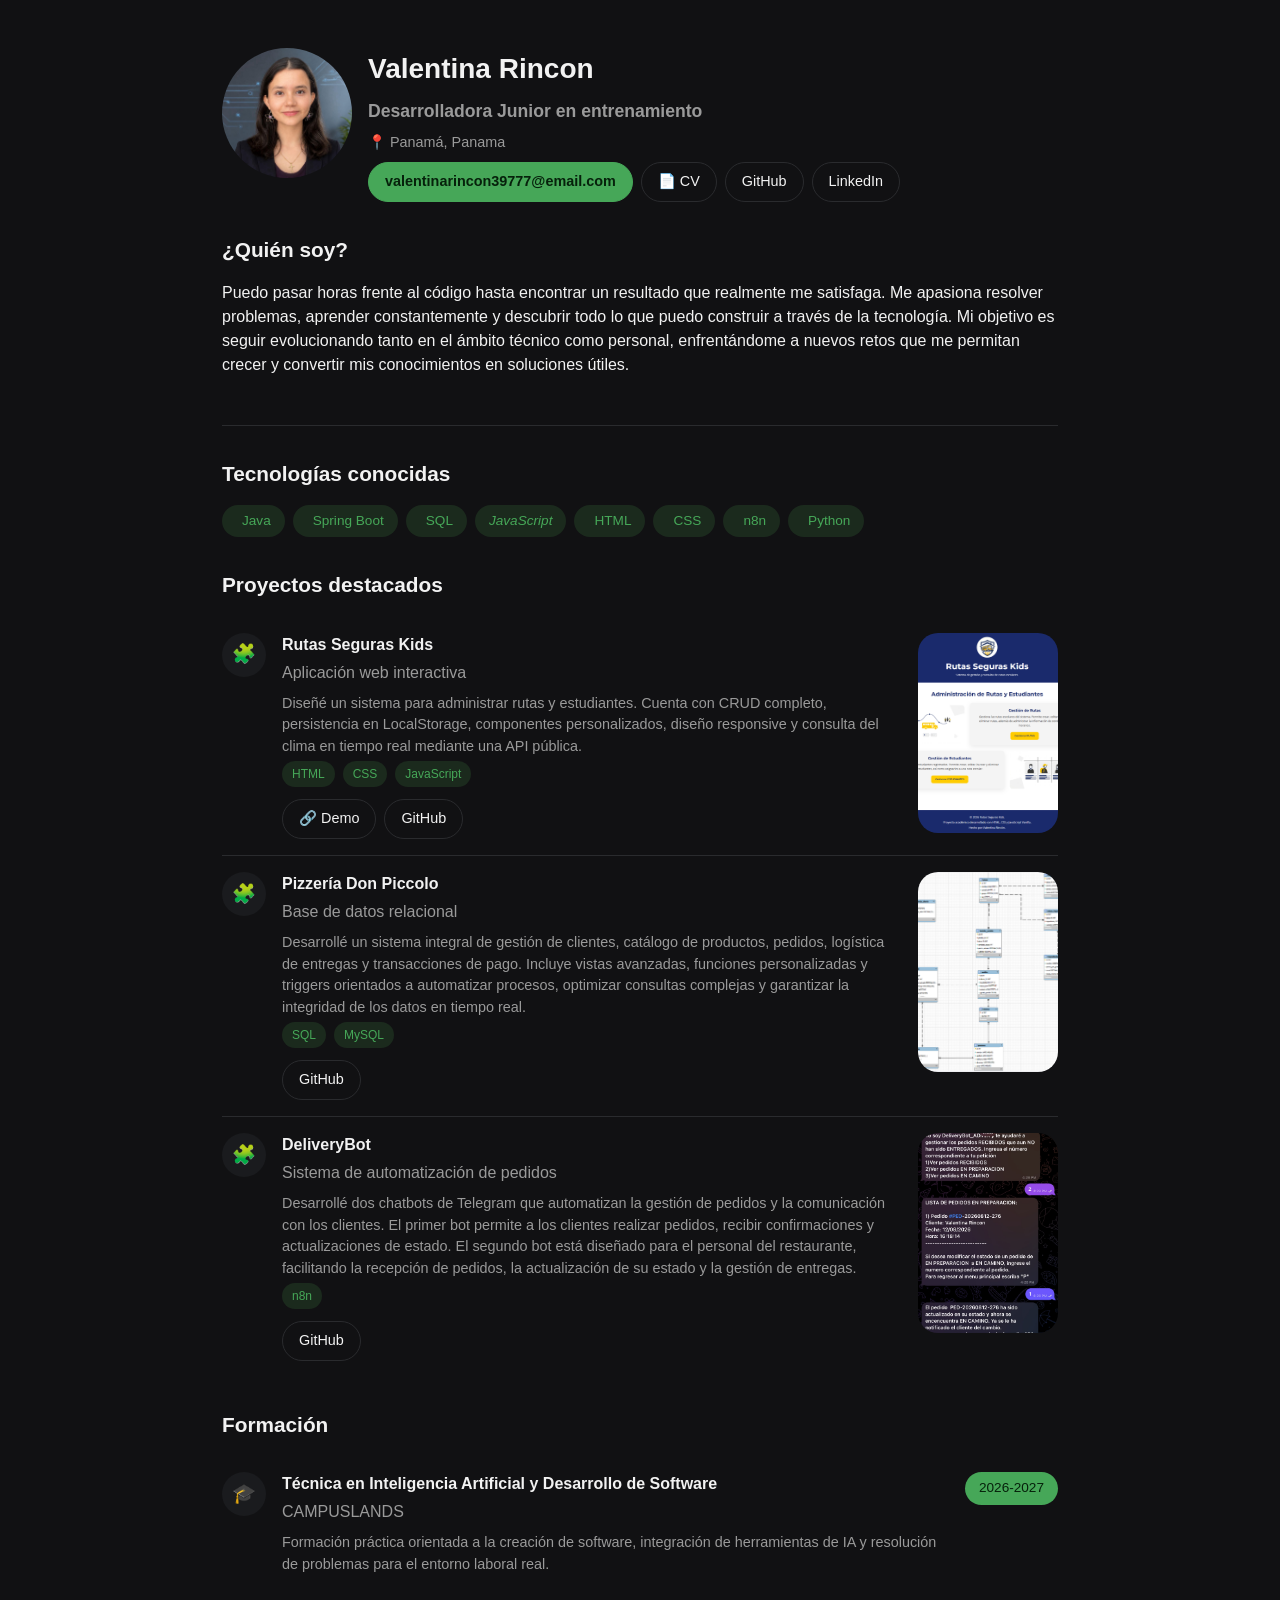
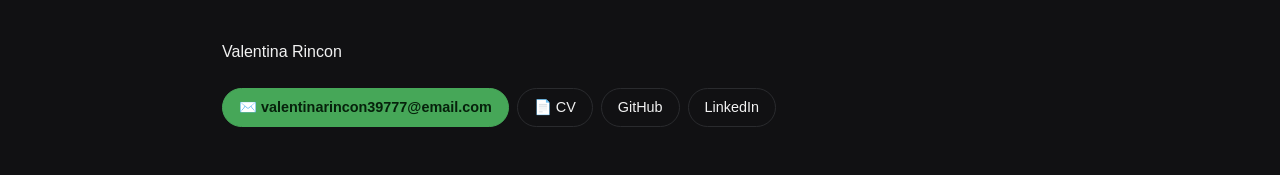
==== index.html @ b8a07ced "fix:arreglar ubicación hmtl css" ====
<!DOCTYPE html>
<html lang="es">
<head>
  <meta charset="UTF-8">
  <meta name="viewport" content="width=device-width, initial-scale=1.0">
  <title>Valentina Rincon — Desarrolladora</title>
 <link rel="icon" href="../assets/avatar.jpg" >
  <link rel="stylesheet" href="style.css">
</head>
<body>

    
  <main class="portfolio">
 
    <!-- HEADER -->
    <header class="header">
      <img class="avatar" src="../assets/avatar.jpg" alt="Foto de perfil">
      <div class="header-info">
        <h1>Valentina Rincon</h1>
        <h2 class="skill">Desarrolladora Junior en entrenamiento</h2>
        <p class="location">
          <span aria-hidden="true">📍</span> Panamá, Panama
        </p>
 
        <div class="media">
          <a class="btn btn-solid" >
             valentinarincon39777@email.com
          </a>
          <div class="media-links">
            <a class="btn" href="https://drive.google.com/file/d/13-wh_CLWmAPL011jVxY_jJJwFTj4Y9oR/view?usp=sharing" target="_blank" rel="noopener">📄 CV</a>
            <a class="btn" href="https://github.com/valentinarincon39777-coder" target="_blank" rel="noopener">GitHub</a>
            <a class="btn" href="https://www.linkedin.com/in/valentina-rincon-mayorga-787b583a9/" target="_blank" rel="noopener">LinkedIn</a>
          </div>
        </div>
      </div>
    </header>





    
 
    <!-- SOBRE MI -->
    <section class="section" aria-labelledby="about-title">
      <h2 id="about-title">¿Quién soy?</h2>
      <p> Puedo pasar horas frente al código hasta encontrar un resultado que realmente me satisfaga. Me apasiona resolver problemas, aprender constantemente y descubrir todo lo que puedo construir a través de la tecnología.

Mi objetivo es seguir evolucionando tanto en el ámbito técnico como personal, enfrentándome a nuevos retos que me permitan crecer y convertir mis conocimientos en soluciones útiles.</p>
    </section>
    
 
    <hr class="divider">
 
    <!-- TECNOLOGIAS -->
    <section class="section" aria-labelledby="tech-title">
      <h2 id="tech-title">Tecnologías conocidas</h2>
      <ul class="tech-list">

        
        <li class="badge"><i class="devicon-css3-plain"></i>Java</li>
        <li class="badge"><i class="devicon-css3-plain"></i>Spring Boot</li>
        <li class="badge"><i class="devicon-css3-plain"></i>SQL</li>
        <li class="badge"><i class="devicon-javascript-plain">JavaScript</i></li>
        <li class="badge"><i class="devicon-django-plain"></i>HTML</li>
        <li class="badge"><i class="devicon-postgresql-plain"></i>CSS</li>
        <li class="badge"><i class="devicon-postgresql-plain"></i>n8n</li>
        <li class="badge"><i class="devicon-python-plain"></i> Python</li>
        
      </ul>
    </section>


 
    <!-- EXPERIENCIA -->


    <!--  <section class="section" aria-labelledby="experience-title">
      <h2 id="experience-title">Experiencia</h2>
      
      <article class="info-item">
        <div class="icon-badge" aria-hidden="true">💼</div>
        <div class="info-content">
          <p class="info-title">Puesto</p>
          <p class="info-subtitle">Empresa</p>
          <p class="info-description">Breve descripción de tus funciones y logros.</p>
        </div>
        <span class="badge badge-muted">2024 - Presente</span>
      </article>
    </section>
    -->

    





        <!-- PROYECTOS-->
 
    <section class="section" aria-labelledby="projects-title">
      <h2 id="projects-title">Proyectos destacados</h2>
    

      
        <!--proyecto 1-->
      <article class="info-item">
        <div class="icon-badge" aria-hidden="true">🧩</div>
        <div class="info-content">
          <p class="info-title">Rutas Seguras Kids</p>
          <p class="info-subtitle">Aplicación web interactiva</p>
          <p class="info-description">Diseñé un sistema para administrar rutas y estudiantes. Cuenta con CRUD completo, persistencia en LocalStorage, componentes personalizados, diseño responsive y consulta del clima en tiempo real mediante una API pública.</p>
          <ul class="tech-list tech-list-small">
            <li class="badge" class="badge badge-outline">HTML</li>
            <li  class="badge" class="badge badge-outline">CSS</li>
            <li  class="badge" class="badge badge-outline">JavaScript</li>
          </ul>
          <div class="info-links">
            <a class="btn" href="https://valentinarincon39777-coder.github.io/js-vanilla-route-manager/" target="_blank">🔗 Demo</a>
            <a class="btn" href="https://github.com/valentinarincon39777-coder/js-vanilla-route-manager" target="_blank">GitHub</a>
            <!--<a class="btn" href="https://github.com/valentinarincon39777-coder/js-vanilla-route-manager" target="_blank">Video</a> -->
          </div>
        </div>
        <img class="info-image" src="../assets/proyecto_1.png" alt="Captura del proyecto">
      </article>

      <!--proyecto 2-->
      <article class="info-item">
        <div class="icon-badge" aria-hidden="true">🧩</div>
        <div class="info-content">
          <p class="info-title">Pizzería Don Piccolo</p>
          <p class="info-subtitle">Base de datos relacional</p>
          <p class="info-description">Desarrollé un sistema integral de gestión de clientes, catálogo de productos, pedidos, logística de entregas y transacciones de pago. Incluye vistas avanzadas, funciones personalizadas y triggers orientados a automatizar procesos, optimizar consultas complejas y garantizar la integridad de los datos en tiempo real.</p>
          <ul class="tech-list tech-list-small">
            <li class="badge" class="badge badge-outline">SQL</li>
            <li class="badge" class="badge badge-outline">MySQL</li>
            
          </ul>
          <div class="info-links">
            <a class="btn" href="https://github.com/valentinarincon39777-coder/sql-restaurant-order-database" target="_blank">GitHub</a>
            <!--<a class="btn" href="https://github.com/valentinarincon39777-coder/sql-restaurant-order-databas" target="_blank">Video</a> -->
          </div>
        </div>
        <img class="info-image" src="../assets/proyecto_2.png" alt="Captura del proyecto">
      </article>

      <!--proyecto 3-->
      <article class="info-item">
        <div class="icon-badge" aria-hidden="true">🧩</div>
        <div class="info-content">
          <p class="info-title">DeliveryBot</p>
          <p class="info-subtitle">Sistema de automatización de pedidos</p>
          <p class="info-description">Desarrollé dos chatbots de Telegram que automatizan la gestión de pedidos y la comunicación con los clientes. El primer bot permite a los clientes realizar pedidos, recibir confirmaciones y actualizaciones de estado. El segundo bot está diseñado para el personal del restaurante, facilitando la recepción de pedidos, la actualización de su estado y la gestión de entregas. </p>
          <ul class="tech-list tech-list-small">
            <li class="badge" class="badge badge-outline">n8n</li>
        
            
          </ul>
          <div class="info-links">
            <a class="btn" href="https://github.com/valentinarincon39777-coder/deliverybot-n8n-telegram" target="_blank">GitHub</a>
            <!--<a class="btn" href="https://github.com/valentinarincon39777-coder/deliverybot-n8n-telegram" target="_blank">Video</a> -->
          </div>
        </div>
        <img class="info-image" src="../assets/proyecto_3.jpg" alt="Captura del proyecto">
      </article>


      





    </section>


       <!-- FORMACION -->
 
    <section class="section" aria-labelledby="training-title">
      <h2 id="training-title">Formación</h2>
 
      <article class="info-item">
        <div class="icon-badge" aria-hidden="true">🎓</div>
        <div class="info-content">
          <p class="info-title">Técnica en Inteligencia Artificial y Desarrollo de Software </p>
          <p class="info-subtitle">CAMPUSLANDS</p>
          <p class="info-description">Formación práctica orientada a la creación de software, integración de herramientas de IA y resolución de problemas para el entorno laboral real.   </p>
        </div>
        <span class="badge badge-accent">2026-2027</span>
      </article>
    </section>



 
    <!-- EXTRA -->

        <!--   <section class="section" aria-labelledby="extra-title">
      <h2 id="extra-title">Extra</h2>
      <div class="cards-grid">
        <a class="card" href="#">
          <img class="card-image" src="assets/extra_1.jpg" alt="">
          <div class="card-body">
            <p class="card-title">Título</p>
            <p class="card-description">Descripción breve.</p>
          </div>
        </a>
        <a class="card" href="#">
          <img class="card-image" src="assets/extra_2.jpg" alt="">
          <div class="card-body">
            <p class="card-title">Título</p>
            <p class="card-description">Descripción breve.</p>
          </div>
        </a>
        <a class="card" href="#">
          <img class="card-image" src="assets/extra_3.jpg" alt="">
          <div class="card-body">
            <p class="card-title">Título</p>
            <p class="card-description">Descripción breve.</p>
          </div>
        </a>
      </div>
    </section>
 
    <hr class="divider">-->


    


 
    <!-- FOOTER-->
    <footer class="footer">
      <p>Valentina Rincon</p>

      <div class="media">
        <a class="btn btn-solid" >✉️ valentinarincon39777@email.com</a>
        <div class="media-links">
          <a class="btn" href="https://drive.google.com/file/d/13-wh_CLWmAPL011jVxY_jJJwFTj4Y9oR/view?usp=sharing" target="_blank" rel="noopener">📄 CV</a>
          <a class="btn" href="https://github.com/valentinarincon39777-coder" target="_blank" rel="noopener">GitHub</a>
          <a class="btn" href="https://www.linkedin.com/in/valentina-rincon-mayorga-787b583a9/" target="_blank" rel="noopener">LinkedIn</a>
        </div>
      </div>
    </footer>
 
  </main>
 
</body>
</html>
---- style.css ----
:root {
  
  --color-bg: #111113;
  --color-surface: #1a1b1e;
  --color-border: #2a2b2e;
  --color-text: #f2f2f2;
  --color-text-muted: #9a9a9a;
  --color-accent: #46a758;
  --color-accent-soft: #1b2a1d;

  --space-xs: 8px;
  --space-sm: 16px;
  --space-md: 32px;
  --space-lg: 48px;

  --radius-pill: 999px;
  --radius-card: 20px;

  --max-width: 900px;
  --image-height: 200px;
}

* {
  box-sizing: border-box;
}

body {
  margin: 0;
  background: var(--color-bg);
  color: var(--color-text);
  font-family: -apple-system, "Segoe UI", Roboto, sans-serif;
  line-height: 1.5;
}

.portfolio {
  max-width: var(--max-width);
  margin: 0 auto;
  padding: var(--space-lg) var(--space-md);
  display: flex;
  flex-direction: column;
  gap: var(--space-md);
}


.header {
  display: flex;
  gap: var(--space-sm);
  align-items: flex-start;
}

.avatar {
  width: 130px;
  height: 130px;
  border-radius: var(--radius-pill);
  object-fit: cover;
  flex-shrink: 0;
}

.header-info {
  display: flex;
  flex-direction: column;
  gap: var(--space-xs);
}

h1 {
  margin: 0;
  font-size: 1.75rem;
}

.skill {
  margin: 0;
  font-size: 1.1rem;
  font-weight: 600;
  color: var(--color-text-muted);
}

.location {
  margin: 0;
  color: var(--color-text-muted);
  font-size: 0.9rem;
}


.btn {
  display: inline-flex;
  align-items: center;
  gap: 6px;
  padding: 8px 16px;
  border-radius: var(--radius-pill);
  border: 1px solid var(--color-border);
  color: var(--color-text);
  text-decoration: none;
  font-size: 0.9rem;
  transition: border-color 0.15s ease;
}

.btn:hover,
.btn:focus-visible {
  border-color: var(--color-accent);
}

.btn-solid {
  background: var(--color-accent);
  border-color: var(--color-accent);
  color: #06210b;
  font-weight: 600;
}

.media {
  display: flex;
  flex-wrap: wrap;
  gap: var(--space-xs);
  align-items: center;
}

.media-links {
  display: flex;
  gap: var(--space-xs);
  flex-wrap: wrap;
}

.section h2 {
  margin: 0 0 var(--space-sm) 0;
  font-size: 1.3rem;
}

.divider {
  border: none;
  border-top: 1px solid var(--color-border);
  margin: 0;
}

.tech-list {
  list-style: none;
  margin: 0;
  padding: 0;
  display: flex;
  flex-wrap: wrap;
  gap: var(--space-xs);
}

.badge {
  display: inline-flex;
  align-items: center;
  gap: 6px;
  padding: 6px 14px;
  border-radius: var(--radius-pill);
  background: var(--color-accent-soft);
  color: var(--color-accent);
  font-size: 0.85rem;
}

.badge-muted {
  background: var(--color-surface);
  color: var(--color-text-muted);
}

.badge-outline {
  background: transparent;
  border: 1px solid var(--color-border);
  color: var(--color-text-muted);
}

.badge-accent {
  background: var(--color-accent);
  color: #06210b;
}

.info-item {
  display: flex;
  gap: var(--space-sm);
  align-items: flex-start;
  padding: var(--space-sm) 0;
  border-bottom: 1px solid var(--color-border);
}

.info-item:last-child {
  border-bottom: none;
}

.icon-badge {
  width: 44px;
  height: 44px;
  flex-shrink: 0;
  display: flex;
  align-items: center;
  justify-content: center;
  border-radius: var(--radius-pill);
  background: var(--color-surface);
  font-size: 1.2rem;
}

.info-content {
  flex: 1;
  min-width: 0;
  display: flex;
  flex-direction: column;
  gap: 4px;
}

.info-title {
  margin: 0;
  font-weight: 700;
}

.info-subtitle {
  margin: 0;
  color: var(--color-text-muted);
}

.info-description {
  margin: 4px 0 0 0;
  color: var(--color-text-muted);
  font-size: 0.9rem;
}

.tech-list-small .badge {
  font-size: 0.75rem;
  padding: 4px 10px;
}

.info-links {
  display: flex;
  gap: var(--space-xs);
  margin-top: var(--space-xs);
}

.info-image {
  width: 140px;
  height: var(--image-height);
  border-radius: var(--radius-card);
  object-fit: cover;
  flex-shrink: 0;
}


@media (max-width: 640px) {
  .info-item {
    flex-direction: column-reverse;
  }
  .info-image {
    width: 100%;
    height: auto;
    max-height: var(--image-height);
  }

  .btn.btn-solid {
    padding:5px;
    font-size: 0.75rem;

  }
}

.cards-grid {
  display: grid;
  grid-template-columns: 1fr;
  gap: var(--space-sm);
}

@media (min-width: 640px) {
  .cards-grid {
    grid-template-columns: repeat(3, 1fr);
  }

 
}







.card {
  display: block;
  background: var(--color-surface);
  border: 1px solid var(--color-border);
  border-radius: var(--radius-card);
  overflow: hidden;
  text-decoration: none;
  color: var(--color-text);
  transition: border-color 0.15s ease;
}

.card:hover,
.card:focus-visible {
  border-color: var(--color-accent);
}

.card-image {
  width: 100%;
  height: var(--image-height);
  object-fit: cover;
  display: block;
}

.card-body {
  padding: var(--space-sm);
}

.card-title {
  margin: 0 0 4px 0;
  font-weight: 700;
  color: var(--color-accent);
}

.card-description {
  margin: 0;
  color: var(--color-text-muted);
  font-size: 0.9rem;
}


.footer {
  display: flex;
  flex-direction: column;
  gap: var(--space-xs);
}
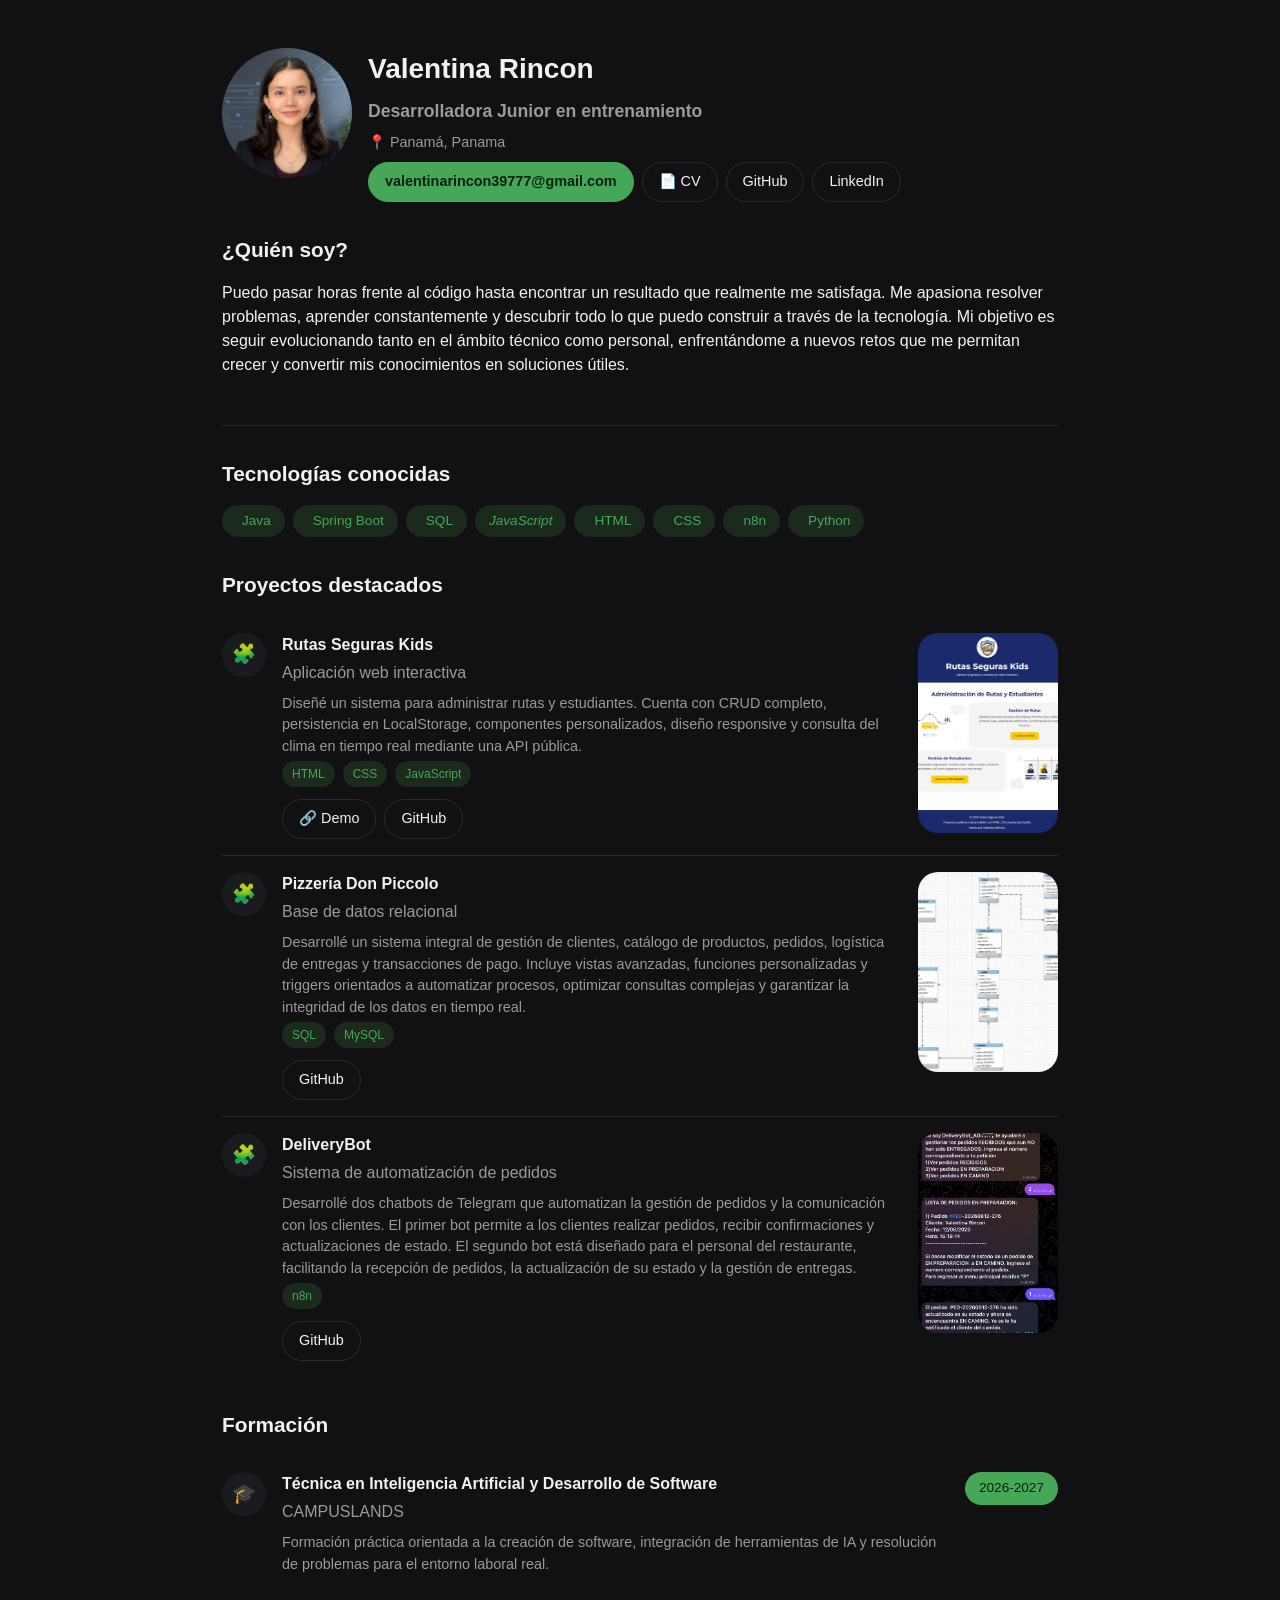
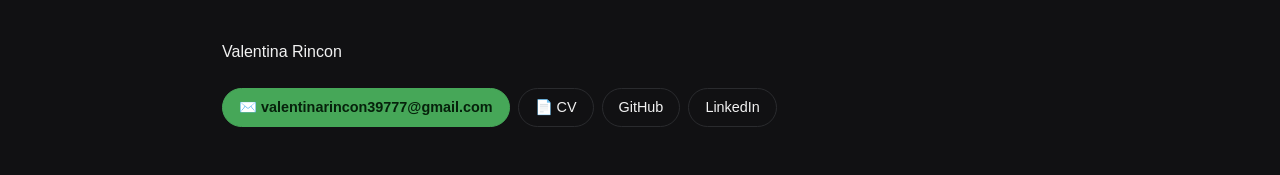
==== commit 1f227e85: "fix:arreglar error gmail" ====
--- a/index.html
+++ b/index.html
@@ -4,7 +4,7 @@
   <meta charset="UTF-8">
   <meta name="viewport" content="width=device-width, initial-scale=1.0">
   <title>Valentina Rincon — Desarrolladora</title>
- <link rel="icon" href="../assets/avatar.jpg" >
+ <link rel="icon" href="assets/avatar.jpg" >
   <link rel="stylesheet" href="style.css">
 </head>
 <body>
@@ -14,7 +14,7 @@
  
     <!-- HEADER -->
     <header class="header">
-      <img class="avatar" src="../assets/avatar.jpg" alt="Foto de perfil">
+      <img class="avatar" src="assets/avatar.jpg" alt="Foto de perfil">
       <div class="header-info">
         <h1>Valentina Rincon</h1>
         <h2 class="skill">Desarrolladora Junior en entrenamiento</h2>
@@ -24,7 +24,7 @@
  
         <div class="media">
           <a class="btn btn-solid" >
-             valentinarincon39777@email.com
+             valentinarincon39777@gmail.com
           </a>
           <div class="media-links">
             <a class="btn" href="https://drive.google.com/file/d/13-wh_CLWmAPL011jVxY_jJJwFTj4Y9oR/view?usp=sharing" target="_blank" rel="noopener">📄 CV</a>
@@ -121,7 +121,7 @@
             <!--<a class="btn" href="https://github.com/valentinarincon39777-coder/js-vanilla-route-manager" target="_blank">Video</a> -->
           </div>
         </div>
-        <img class="info-image" src="../assets/proyecto_1.png" alt="Captura del proyecto">
+        <img class="info-image" src="assets/proyecto_1.png" alt="Captura del proyecto">
       </article>
 
       <!--proyecto 2-->
@@ -141,7 +141,7 @@
             <!--<a class="btn" href="https://github.com/valentinarincon39777-coder/sql-restaurant-order-databas" target="_blank">Video</a> -->
           </div>
         </div>
-        <img class="info-image" src="../assets/proyecto_2.png" alt="Captura del proyecto">
+        <img class="info-image" src="assets/proyecto_2.png" alt="Captura del proyecto">
       </article>
 
       <!--proyecto 3-->
@@ -161,7 +161,7 @@
             <!--<a class="btn" href="https://github.com/valentinarincon39777-coder/deliverybot-n8n-telegram" target="_blank">Video</a> -->
           </div>
         </div>
-        <img class="info-image" src="../assets/proyecto_3.jpg" alt="Captura del proyecto">
+        <img class="info-image" src="assets/proyecto_3.jpg" alt="Captura del proyecto">
       </article>
 
 
@@ -234,7 +234,7 @@
       <p>Valentina Rincon</p>
 
       <div class="media">
-        <a class="btn btn-solid" >✉️ valentinarincon39777@email.com</a>
+        <a class="btn btn-solid" >✉️ valentinarincon39777@gmail.com</a>
         <div class="media-links">
           <a class="btn" href="https://drive.google.com/file/d/13-wh_CLWmAPL011jVxY_jJJwFTj4Y9oR/view?usp=sharing" target="_blank" rel="noopener">📄 CV</a>
           <a class="btn" href="https://github.com/valentinarincon39777-coder" target="_blank" rel="noopener">GitHub</a>
